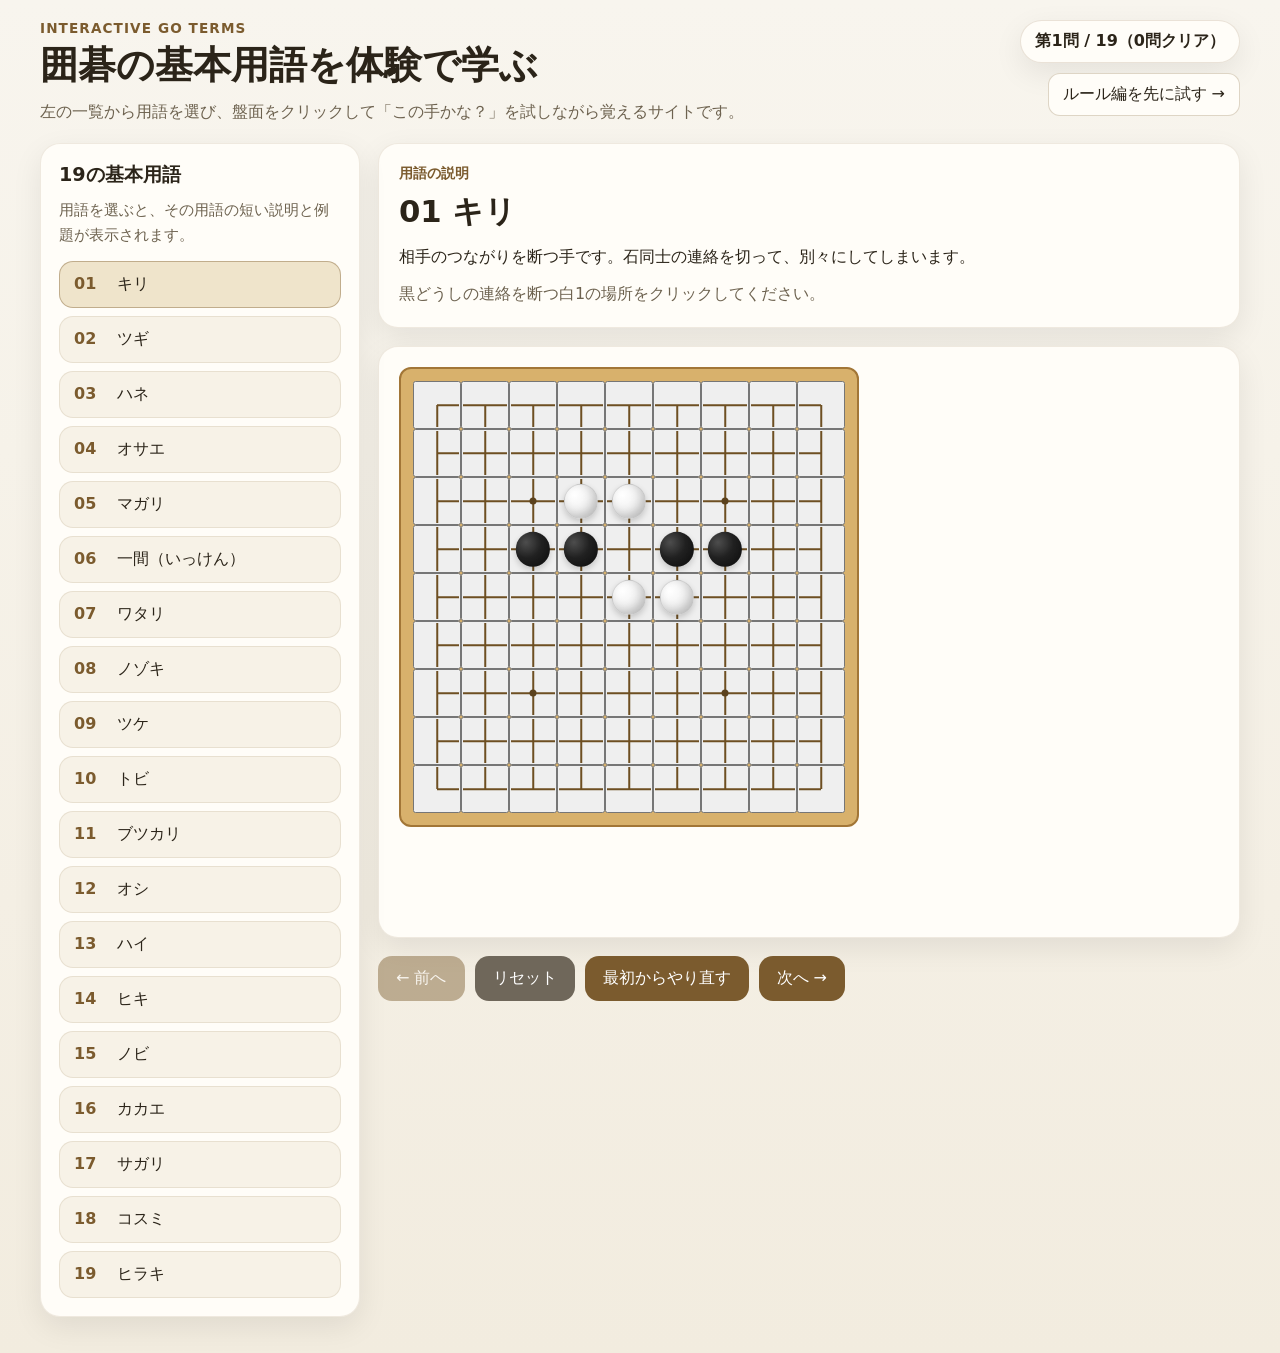
==== index.html @ 8b966297 "Add interactive rules track and consequence display for terms track The terms quiz was pure point-re" ====
<!DOCTYPE html>
<html lang="ja">
<head>
  <meta charset="UTF-8" />
  <meta name="viewport" content="width=device-width, initial-scale=1.0" />
  <title>囲碁の基本用語を体験で学ぶ</title>
  <link rel="stylesheet" href="styles.css" />

  <!-- Google tag (gtag.js) -->
<script async src="https://www.googletagmanager.com/gtag/js?id=G-1BF9HSHYEM"></script>
<script>
  window.dataLayer = window.dataLayer || [];
  function gtag(){dataLayer.push(arguments);}
  gtag('js', new Date());

  gtag('config', 'G-1BF9HSHYEM');
</script>
</head>
<body>
  <div class="app">
    <header class="site-header">
      <div>
        <p class="eyebrow">Interactive Go Terms</p>
        <h1>囲碁の基本用語を体験で学ぶ</h1>
        <p class="lead">
          左の一覧から用語を選び、盤面をクリックして「この手かな？」を試しながら覚えるサイトです。
        </p>
      </div>

      <div class="header-status">
        <p id="stage-indicator" class="stage-indicator">第1問 / 19</p>
        <a class="ghost-btn nav-link" href="rules.html">ルール編を先に試す →</a>
        <button id="toggle-sidebar-btn" class="ghost-btn" type="button" aria-expanded="false">
          用語一覧を開く
        </button>
      </div>
    </header>

    <main class="layout">
      <aside class="sidebar" id="sidebar">
        <div class="sidebar-inner">
          <h2>19の基本用語</h2>
          <p class="sidebar-note">
            用語を選ぶと、その用語の短い説明と例題が表示されます。
          </p>
          <div id="term-list" class="term-list"></div>
        </div>
      </aside>

      <section class="content">
        <div class="card intro-card">
          <p class="section-label">用語の説明</p>
          <h2 id="term-title">読み込み中...</h2>
          <p id="term-description" class="term-description"></p>
          <p id="term-instruction" class="term-instruction"></p>
        </div>

        <div class="card board-card">
          <div id="board" class="board" aria-label="囲碁盤"></div>
          <p id="message" class="message" aria-live="polite"></p>
          <p id="consequence" class="consequence" aria-live="polite"></p>
        </div>

        <div class="controls">
          <button id="prev-btn" type="button">← 前へ</button>
          <button id="reset-btn" type="button">リセット</button>
          <button id="restart-btn" type="button">最初からやり直す</button>
          <button id="next-btn" type="button">次へ →</button>
        </div>
      </section>
    </main>
  </div>

  <script src="go-rules.js"></script>
  <script src="stages.js"></script>
  <script src="app.js"></script>
</body>
</html>
---- styles.css ----
:root {
  --bg: #f5f2ea;
  --panel: #fffdf8;
  --panel-2: #f7f2e7;
  --line: #d8c7a2;
  --text: #2b2419;
  --muted: #6d624f;
  --accent: #7b5b2e;
  --accent-2: #a17b43;
  --shadow: 0 10px 30px rgba(0, 0, 0, 0.08);

  --board-cell: min(8vw, 48px);
}

* {
  box-sizing: border-box;
}

html, body {
  margin: 0;
  padding: 0;
  background: linear-gradient(180deg, #f8f5ee 0%, #f2ecdf 100%);
  color: var(--text);
  font-family:
    "Hiragino Kaku Gothic ProN",
    "Yu Gothic",
    "Meiryo",
    system-ui,
    sans-serif;
}

body {
  min-height: 100vh;
}

button {
  font: inherit;
}

.app {
  width: min(1200px, calc(100% - 24px));
  margin: 0 auto;
  padding: 20px 0 36px;
}

.site-header {
  display: flex;
  justify-content: space-between;
  gap: 20px;
  align-items: flex-start;
  margin-bottom: 18px;
}

.eyebrow {
  margin: 0 0 6px;
  font-size: 0.85rem;
  letter-spacing: 0.08em;
  text-transform: uppercase;
  color: var(--accent);
  font-weight: 700;
}

h1 {
  margin: 0 0 10px;
  font-size: clamp(1.8rem, 3vw, 2.6rem);
  line-height: 1.2;
}

.lead {
  margin: 0;
  color: var(--muted);
  line-height: 1.7;
  max-width: 720px;
}

.header-status {
  display: flex;
  flex-direction: column;
  align-items: flex-end;
  gap: 10px;
  min-width: 180px;
}

.stage-indicator {
  margin: 0;
  padding: 10px 14px;
  border-radius: 999px;
  background: var(--panel);
  border: 1px solid rgba(123, 91, 46, 0.16);
  box-shadow: var(--shadow);
  font-weight: 700;
  white-space: nowrap;
}

.ghost-btn {
  display: none;
  border: 1px solid rgba(123, 91, 46, 0.25);
  background: var(--panel);
  color: var(--text);
  padding: 10px 14px;
  border-radius: 12px;
  cursor: pointer;
}

.ghost-btn.nav-link {
  display: inline-flex;
  align-items: center;
  justify-content: center;
  text-decoration: none;
  white-space: nowrap;
}

.layout {
  display: grid;
  grid-template-columns: 320px 1fr;
  gap: 18px;
  align-items: start;
}

.layout-single {
  grid-template-columns: 1fr;
}

.sidebar,
.card {
  background: var(--panel);
  border: 1px solid rgba(123, 91, 46, 0.12);
  border-radius: 20px;
  box-shadow: var(--shadow);
}

.sidebar {
  position: sticky;
  top: 16px;
  overflow: hidden;
}

.sidebar-inner {
  padding: 18px;
}

.sidebar h2 {
  margin: 0 0 10px;
  font-size: 1.2rem;
}

.sidebar-note {
  margin: 0 0 14px;
  color: var(--muted);
  font-size: 0.95rem;
  line-height: 1.6;
}

.term-list {
  display: flex;
  flex-direction: column;
  gap: 8px;
}

.term-item {
  width: 100%;
  border: 1px solid rgba(123, 91, 46, 0.12);
  background: var(--panel-2);
  color: var(--text);
  border-radius: 14px;
  padding: 12px 14px;
  text-align: left;
  cursor: pointer;
  transition: transform 0.15s ease, background 0.15s ease, border-color 0.15s ease;
}

.term-item:hover {
  transform: translateY(-1px);
  border-color: rgba(123, 91, 46, 0.3);
}

.term-item.active {
  background: #efe4cb;
  border-color: rgba(123, 91, 46, 0.4);
}

.term-index {
  display: inline-block;
  min-width: 2.4em;
  color: var(--accent);
  font-weight: 700;
}

.content {
  display: grid;
  gap: 18px;
}

.card {
  padding: 20px;
}

.section-label {
  margin: 0 0 8px;
  color: var(--accent);
  font-size: 0.9rem;
  font-weight: 700;
}

#term-title {
  margin: 0 0 10px;
  font-size: clamp(1.4rem, 2.4vw, 2rem);
}

.term-description {
  margin: 0 0 8px;
  line-height: 1.8;
  color: var(--text);
}

.term-instruction {
  margin: 0;
  color: var(--muted);
  line-height: 1.7;
}

.board-card {
  display: grid;
  gap: 16px;
  justify-items: start;
}

.board {
  display: grid;
  gap: 0;
  background: #d8b16c;
  border: 2px solid #a27637;
  border-radius: 12px;
  padding: 12px;
  width: fit-content;
  max-width: 100%;
  overflow: auto;
}

.board-row {
  display: contents;
}

.cell {
  position: relative;
  width: var(--board-cell);
  height: var(--board-cell);
  cursor: pointer;
}

.cell::before,
.cell::after {
  content: "";
  position: absolute;
  background: #6e4f22;
}

.cell::before {
  left: 50%;
  top: 0;
  width: 1.5px;
  height: 100%;
  transform: translateX(-50%);
}

.cell::after {
  top: 50%;
  left: 0;
  width: 100%;
  height: 1.5px;
  transform: translateY(-50%);
}

.cell.edge-top::before {
  top: 50%;
  height: 50%;
}

.cell.edge-bottom::before {
  height: 50%;
}

.cell.edge-left::after {
  left: 50%;
  width: 50%;
}

.cell.edge-right::after {
  width: 50%;
}

.cell.highlight-answer {
  background: rgba(255, 255, 255, 0.3);
  box-shadow: 0 0 12px rgba(255, 255, 255, 0.7);
  border-radius: 50%;
}

.star-point::marker {
  content: "";
}

.star-point-dot {
  position: absolute;
  width: 7px;
  height: 7px;
  background: #5c421d;
  border-radius: 999px;
  left: 50%;
  top: 50%;
  transform: translate(-50%, -50%);
  z-index: 1;
}

.stone {
  position: absolute;
  width: 78%;
  height: 78%;
  border-radius: 999px;
  left: 50%;
  top: 50%;
  transform: translate(-50%, -50%);
  z-index: 2;
  box-shadow: inset -4px -4px 10px rgba(0, 0, 0, 0.16), 0 3px 6px rgba(0, 0, 0, 0.18);
}

.stone.black {
  background: radial-gradient(circle at 30% 30%, #4d4d4d 0%, #222 45%, #111 100%);
}

.stone.white {
  background: radial-gradient(circle at 30% 30%, #ffffff 0%, #f0f0f0 55%, #d8d8d8 100%);
  border: 1px solid rgba(0, 0, 0, 0.15);
}

.stone.ghost {
  opacity: 0.35;
  box-shadow: none;
}

.marker {
  position: absolute;
  left: 50%;
  top: 50%;
  transform: translate(-50%, -50%);
  z-index: 3;
  font-weight: 700;
  font-size: 0.9rem;
  pointer-events: none;
}

.marker.black-text {
  color: #111;
}

.marker.white-text {
  color: #fff;
  text-shadow: 0 1px 2px rgba(0,0,0,0.35);
}

.message {
  margin: 0;
  min-height: 2.2em;
  line-height: 1.7;
  color: var(--text);
  font-weight: 600;
}

.message.success {
  color: #1f6b2a;
}

.message.error {
  color: #8c2d2d;
}

.consequence {
  margin: 0;
  min-height: 1.4em;
  color: var(--accent);
  font-weight: 600;
}

.liberty-highlight {
  position: absolute;
  width: 14px;
  height: 14px;
  left: 50%;
  top: 50%;
  transform: translate(-50%, -50%);
  border-radius: 999px;
  border: 2px solid rgba(31, 107, 42, 0.6);
  background: rgba(31, 107, 42, 0.12);
  z-index: 1;
  pointer-events: none;
}

.cell.target {
  background: rgba(31, 107, 42, 0.14);
}

.cell.forbidden {
  background: rgba(140, 45, 45, 0.14);
}

.cell.capture-preview {
  box-shadow: inset 0 0 0 2px rgba(140, 45, 45, 0.5);
}

.controls-card {
  padding-top: 16px;
  padding-bottom: 16px;
}

.controls {
  display: flex;
  gap: 10px;
  flex-wrap: wrap;
}

.controls button {
  border: none;
  background: var(--accent);
  color: white;
  padding: 12px 18px;
  border-radius: 14px;
  cursor: pointer;
  transition: opacity 0.15s ease, transform 0.15s ease;
}

.controls button:hover {
  opacity: 0.94;
  transform: translateY(-1px);
}

.controls button:disabled {
  opacity: 0.45;
  cursor: not-allowed;
  transform: none;
}

#reset-btn {
  background: #6f675a;
}

@media (max-width: 920px) {
  .layout {
    grid-template-columns: 1fr;
  }

  .site-header {
    flex-direction: column;
    align-items: stretch;
  }

  .header-status {
    align-items: flex-start;
  }

  .ghost-btn {
    display: inline-flex;
    align-items: center;
    justify-content: center;
  }

  .sidebar {
    position: static;
    display: none;
  }

  .sidebar.open {
    display: block;
  }

  .board-card {
    justify-items: center;
  }
}

@media (max-width: 560px) {
  :root {
    --board-cell: min(9.2vw, 38px);
  }

  .app {
    width: min(100% - 16px, 1200px);
    padding-top: 12px;
  }

  .card,
  .sidebar-inner {
    padding: 16px;
  }

  .controls {
    display: grid;
    grid-template-columns: 1fr 1fr;
  }

  .controls button:last-child {
    grid-column: 1 / -1;
  }
}
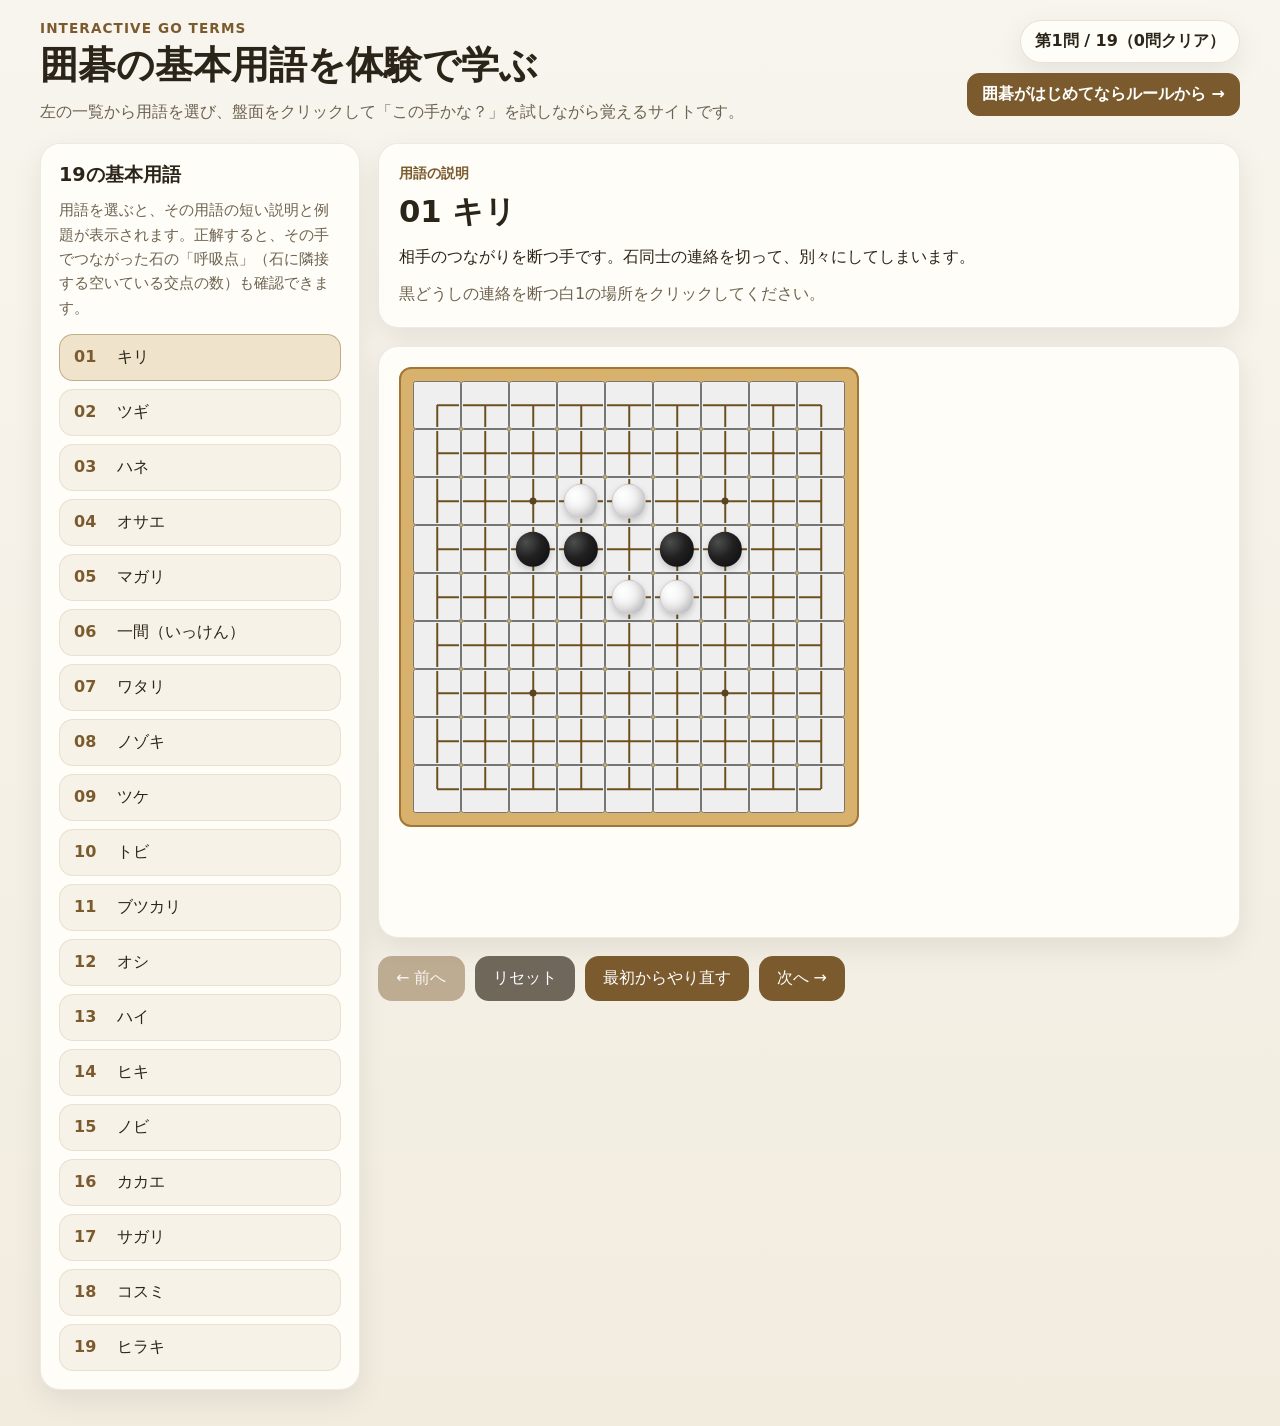
==== commit 3620f3a4: "Improve UI/UX: clearer liberty highlight, stronger rules-track CTA, bigger mobile tap targets - Libe" ====
--- a/index.html
+++ b/index.html
@@ -29,7 +29,7 @@
 
       <div class="header-status">
         <p id="stage-indicator" class="stage-indicator">第1問 / 19</p>
-        <a class="ghost-btn nav-link" href="rules.html">ルール編を先に試す →</a>
+        <a class="ghost-btn nav-link primary" href="rules.html">囲碁がはじめてならルールから →</a>
         <button id="toggle-sidebar-btn" class="ghost-btn" type="button" aria-expanded="false">
           用語一覧を開く
         </button>
@@ -41,7 +41,7 @@
         <div class="sidebar-inner">
           <h2>19の基本用語</h2>
           <p class="sidebar-note">
-            用語を選ぶと、その用語の短い説明と例題が表示されます。
+            用語を選ぶと、その用語の短い説明と例題が表示されます。正解すると、その手でつながった石の「呼吸点」（石に隣接する空いている交点の数）も確認できます。
           </p>
           <div id="term-list" class="term-list"></div>
         </div>
@@ -72,6 +72,7 @@
   </div>
 
   <script src="go-rules.js"></script>
+  <script src="board-ui.js"></script>
   <script src="stages.js"></script>
   <script src="app.js"></script>
 </body>
--- a/styles.css
+++ b/styles.css
@@ -110,6 +110,17 @@
   white-space: nowrap;
 }
 
+.ghost-btn.nav-link.primary {
+  background: var(--accent);
+  color: #fff;
+  border-color: var(--accent);
+  font-weight: 700;
+}
+
+.ghost-btn.nav-link.primary:hover {
+  opacity: 0.92;
+}
+
 .layout {
   display: grid;
   grid-template-columns: 320px 1fr;
@@ -382,14 +393,15 @@
 
 .liberty-highlight {
   position: absolute;
-  width: 14px;
-  height: 14px;
+  width: 46%;
+  height: 46%;
   left: 50%;
   top: 50%;
   transform: translate(-50%, -50%);
   border-radius: 999px;
-  border: 2px solid rgba(31, 107, 42, 0.6);
-  background: rgba(31, 107, 42, 0.12);
+  border: 3px solid rgba(31, 107, 42, 0.85);
+  background: rgba(31, 107, 42, 0.25);
+  box-shadow: 0 0 6px rgba(31, 107, 42, 0.35);
   z-index: 1;
   pointer-events: none;
 }
@@ -478,7 +490,7 @@
 
 @media (max-width: 560px) {
   :root {
-    --board-cell: min(9.2vw, 38px);
+    --board-cell: 42px;
   }
 
   .app {
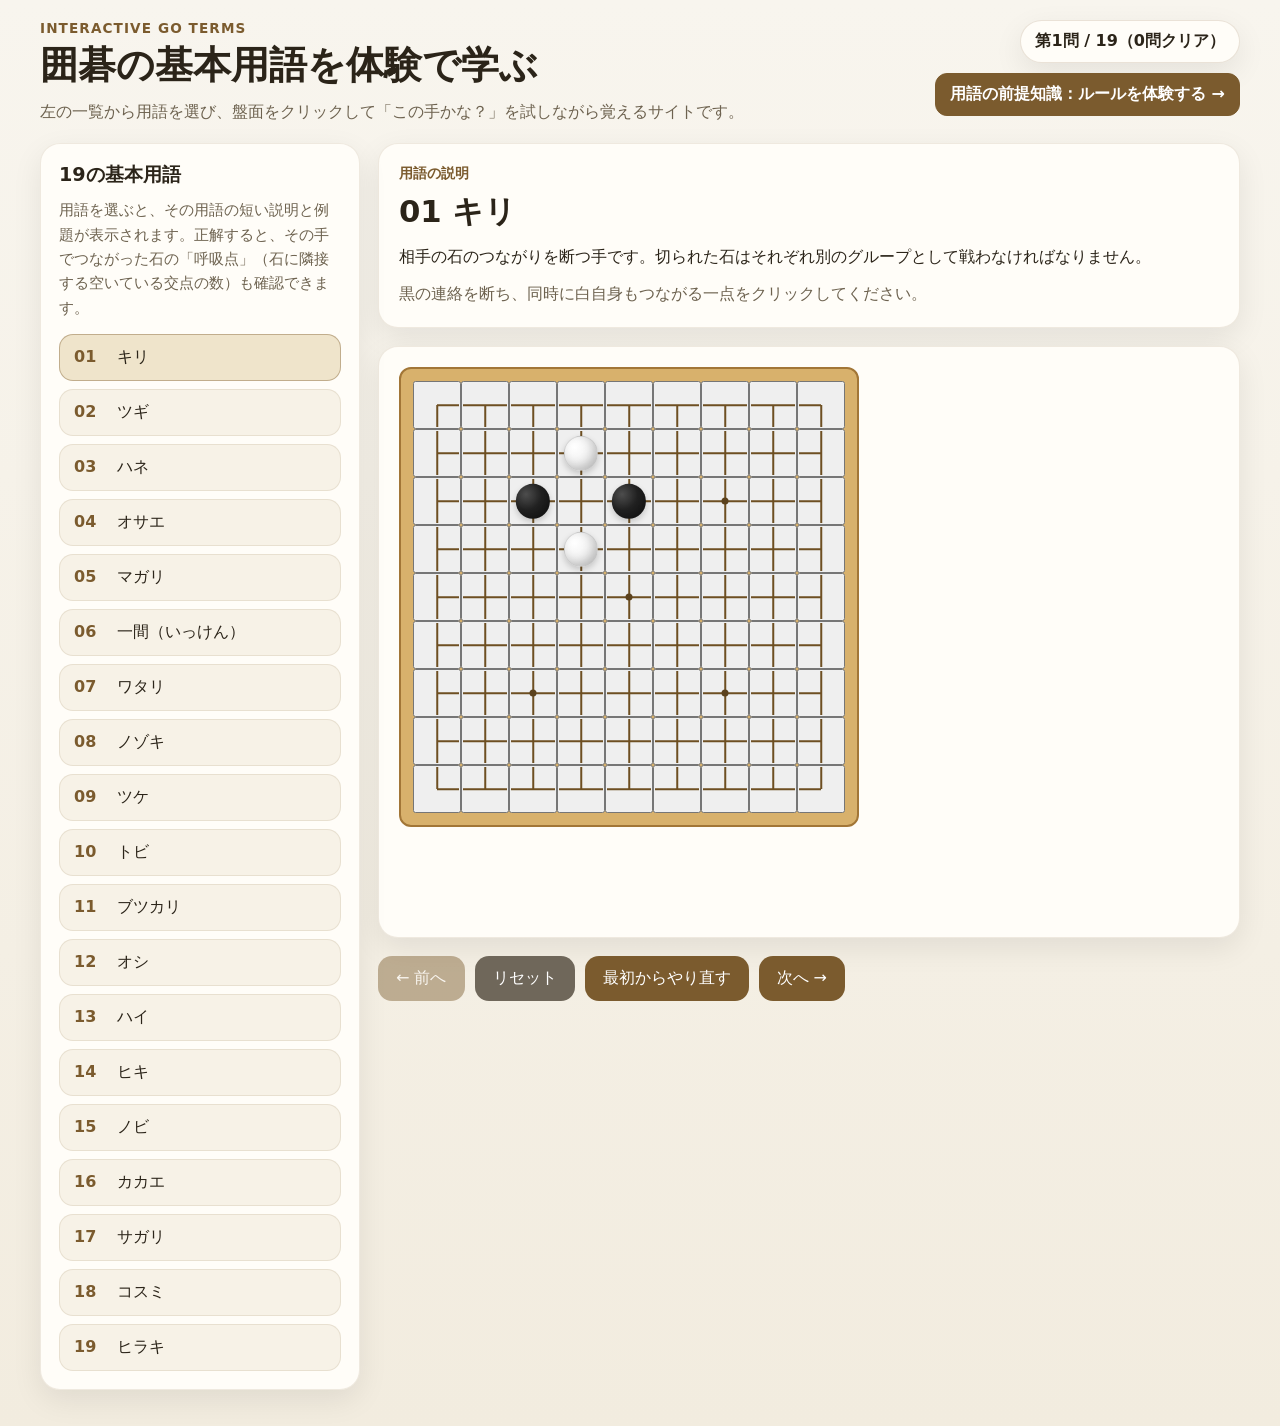
==== commit 7a1e50b5: "Clarify site is a terms-learning site, with rules track as a primer Reworded README, index.html's na" ====
--- a/index.html
+++ b/index.html
@@ -4,6 +4,21 @@
   <meta charset="UTF-8" />
   <meta name="viewport" content="width=device-width, initial-scale=1.0" />
   <title>囲碁の基本用語を体験で学ぶ</title>
+  <meta name="description" content="囲碁の基本用語（キリ、ツギ、ハネなど19種類）を、盤面をクリックしながら体験的に学べる無料の学習サイトです。" />
+  <link rel="canonical" href="https://jacqueline37.github.io/gogoigo/" />
+
+  <meta property="og:type" content="website" />
+  <meta property="og:site_name" content="囲碁の基本用語を体験で学ぶ" />
+  <meta property="og:title" content="囲碁の基本用語を体験で学ぶ" />
+  <meta property="og:description" content="囲碁の基本用語（キリ、ツギ、ハネなど19種類）を、盤面をクリックしながら体験的に学べる無料の学習サイトです。" />
+  <meta property="og:url" content="https://jacqueline37.github.io/gogoigo/" />
+  <meta property="og:locale" content="ja_JP" />
+  <meta property="og:image" content="https://jacqueline37.github.io/gogoigo/og-image.png" />
+  <meta property="og:image:width" content="1200" />
+  <meta property="og:image:height" content="630" />
+  <meta name="twitter:card" content="summary_large_image" />
+  <meta name="twitter:image" content="https://jacqueline37.github.io/gogoigo/og-image.png" />
+
   <link rel="stylesheet" href="styles.css" />
 
   <!-- Google tag (gtag.js) -->
@@ -29,7 +44,7 @@
 
       <div class="header-status">
         <p id="stage-indicator" class="stage-indicator">第1問 / 19</p>
-        <a class="ghost-btn nav-link primary" href="rules.html">囲碁がはじめてならルールから →</a>
+        <a class="ghost-btn nav-link primary" href="rules.html">用語の前提知識：ルールを体験する →</a>
         <button id="toggle-sidebar-btn" class="ghost-btn" type="button" aria-expanded="false">
           用語一覧を開く
         </button>
--- a/styles.css
+++ b/styles.css
@@ -489,10 +489,6 @@
 }
 
 @media (max-width: 560px) {
-  :root {
-    --board-cell: 42px;
-  }
-
   .app {
     width: min(100% - 16px, 1200px);
     padding-top: 12px;
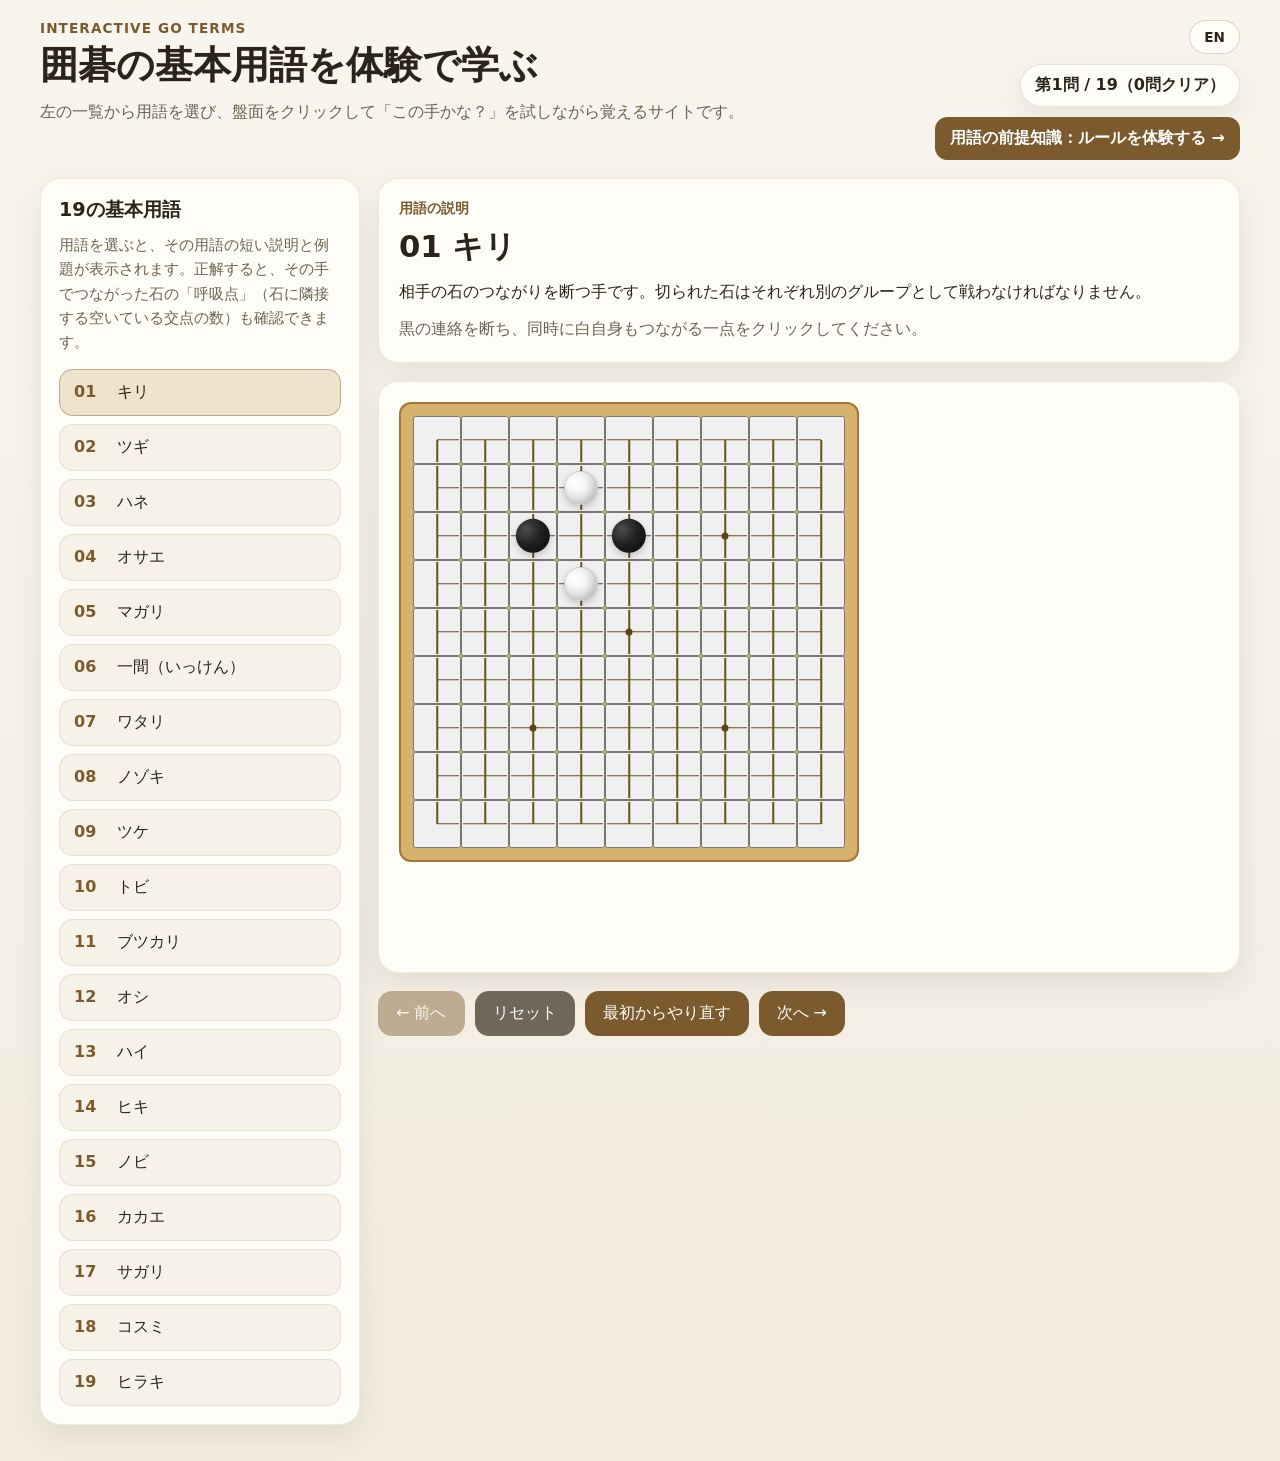
==== commit 49efd9b7: "Add English language toggle Adds an i18n layer with English translations for all term/rule stages an" ====
--- a/index.html
+++ b/index.html
@@ -35,16 +35,17 @@
   <div class="app">
     <header class="site-header">
       <div>
-        <p class="eyebrow">Interactive Go Terms</p>
-        <h1>囲碁の基本用語を体験で学ぶ</h1>
-        <p class="lead">
+        <p class="eyebrow" id="page-eyebrow">Interactive Go Terms</p>
+        <h1 id="site-title">囲碁の基本用語を体験で学ぶ</h1>
+        <p class="lead" id="site-lead">
           左の一覧から用語を選び、盤面をクリックして「この手かな？」を試しながら覚えるサイトです。
         </p>
       </div>
 
       <div class="header-status">
+        <button id="lang-toggle-btn" class="lang-toggle-btn" type="button">EN</button>
         <p id="stage-indicator" class="stage-indicator">第1問 / 19</p>
-        <a class="ghost-btn nav-link primary" href="rules.html">用語の前提知識：ルールを体験する →</a>
+        <a id="rules-link" class="ghost-btn nav-link primary" href="rules.html">用語の前提知識：ルールを体験する →</a>
         <button id="toggle-sidebar-btn" class="ghost-btn" type="button" aria-expanded="false">
           用語一覧を開く
         </button>
@@ -54,8 +55,8 @@
     <main class="layout">
       <aside class="sidebar" id="sidebar">
         <div class="sidebar-inner">
-          <h2>19の基本用語</h2>
-          <p class="sidebar-note">
+          <h2 id="sidebar-title">19の基本用語</h2>
+          <p class="sidebar-note" id="sidebar-note">
             用語を選ぶと、その用語の短い説明と例題が表示されます。正解すると、その手でつながった石の「呼吸点」（石に隣接する空いている交点の数）も確認できます。
           </p>
           <div id="term-list" class="term-list"></div>
@@ -64,7 +65,7 @@
 
       <section class="content">
         <div class="card intro-card">
-          <p class="section-label">用語の説明</p>
+          <p class="section-label" id="section-label">用語の説明</p>
           <h2 id="term-title">読み込み中...</h2>
           <p id="term-description" class="term-description"></p>
           <p id="term-instruction" class="term-instruction"></p>
@@ -86,6 +87,7 @@
     </main>
   </div>
 
+  <script src="i18n.js"></script>
   <script src="go-rules.js"></script>
   <script src="board-ui.js"></script>
   <script src="stages.js"></script>
--- a/styles.css
+++ b/styles.css
@@ -119,6 +119,25 @@
 
 .ghost-btn.nav-link.primary:hover {
   opacity: 0.92;
+}
+
+.lang-toggle-btn {
+  display: inline-flex;
+  align-items: center;
+  justify-content: center;
+  border: 1px solid rgba(123, 91, 46, 0.25);
+  background: var(--panel);
+  color: var(--text);
+  padding: 8px 14px;
+  border-radius: 999px;
+  cursor: pointer;
+  font-weight: 700;
+  font-size: 0.85rem;
+  white-space: nowrap;
+}
+
+.lang-toggle-btn:hover {
+  border-color: rgba(123, 91, 46, 0.4);
 }
 
 .layout {
@@ -508,3 +527,15 @@
     grid-column: 1 / -1;
   }
 }
+
+@media (max-width: 400px) {
+  .board-card {
+    padding-left: 8px;
+    padding-right: 8px;
+  }
+
+  .board {
+    padding: 6px;
+    border-width: 1px;
+  }
+}
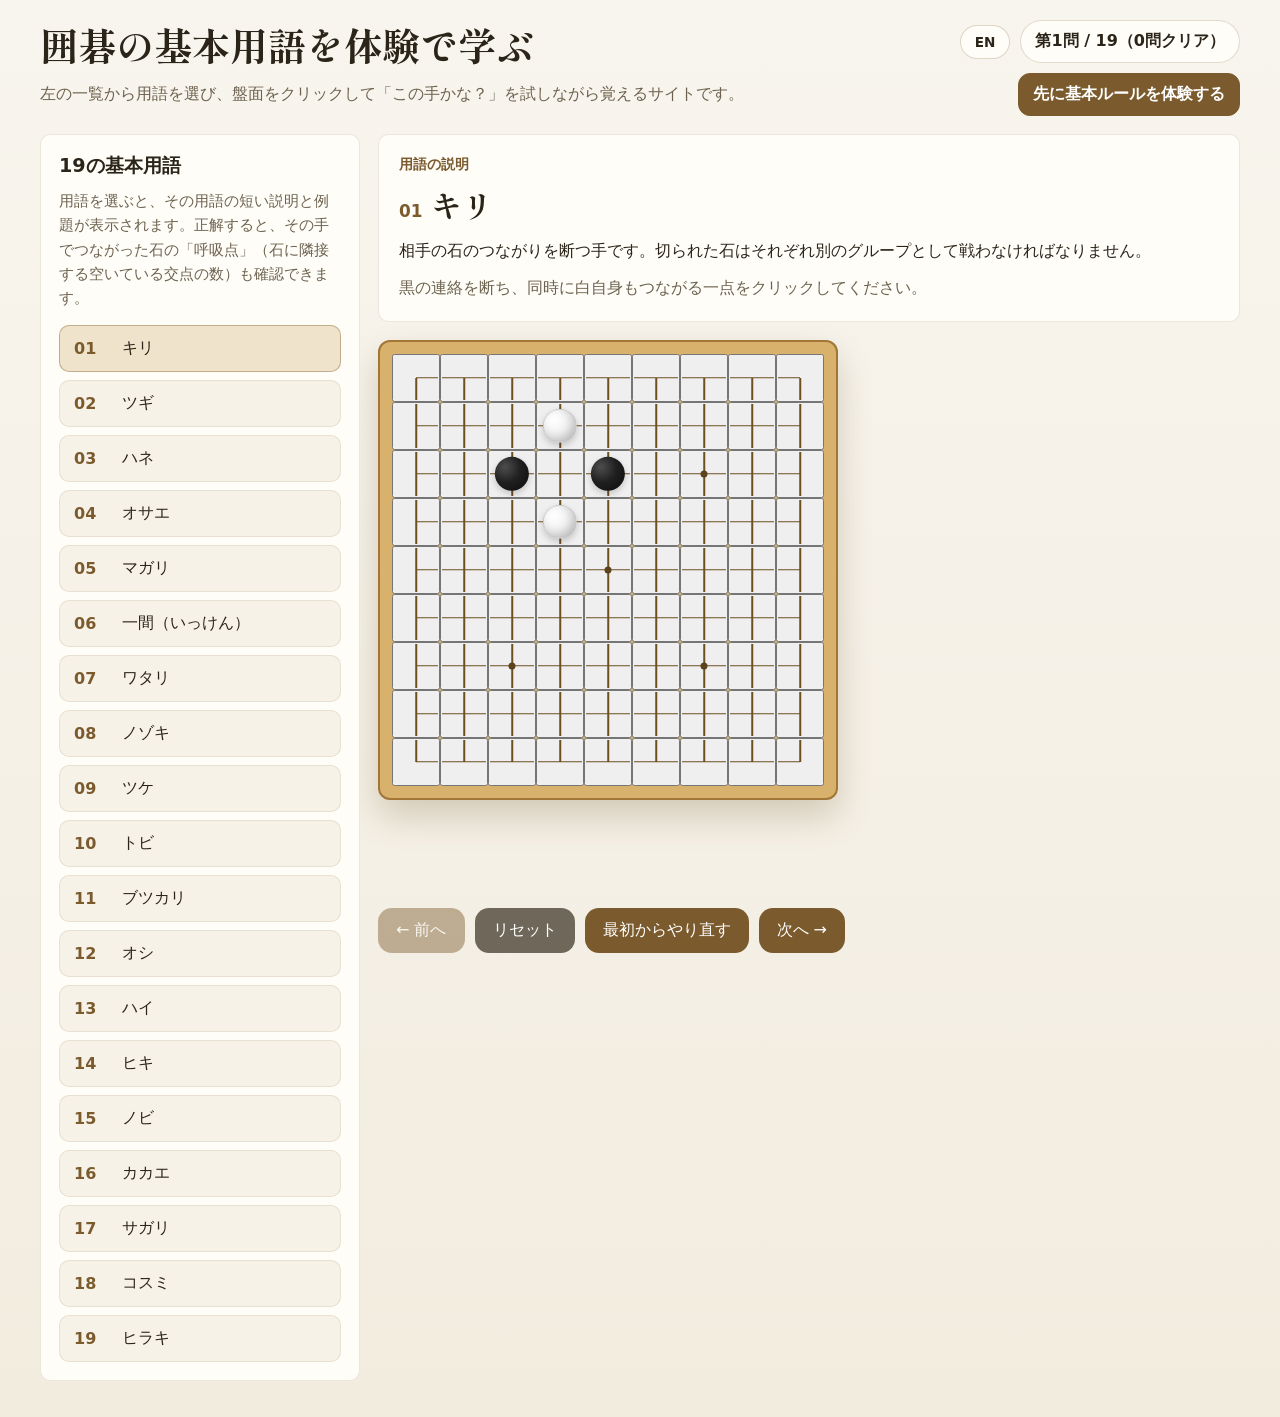
==== commit aece6743: "Remove templated UI chrome, add real visual hierarchy Drop the English eyebrow label and arrow-suffi" ====
--- a/index.html
+++ b/index.html
@@ -19,6 +19,12 @@
   <meta name="twitter:card" content="summary_large_image" />
   <meta name="twitter:image" content="https://jacqueline37.github.io/gogoigo/og-image.png" />
 
+  <link rel="preconnect" href="https://fonts.googleapis.com" />
+  <link rel="preconnect" href="https://fonts.gstatic.com" crossorigin />
+  <link
+    href="https://fonts.googleapis.com/css2?family=Shippori+Mincho:wght@500;700&display=swap"
+    rel="stylesheet"
+  />
   <link rel="stylesheet" href="styles.css" />
 
   <!-- Google tag (gtag.js) -->
@@ -35,7 +41,6 @@
   <div class="app">
     <header class="site-header">
       <div>
-        <p class="eyebrow" id="page-eyebrow">Interactive Go Terms</p>
         <h1 id="site-title">囲碁の基本用語を体験で学ぶ</h1>
         <p class="lead" id="site-lead">
           左の一覧から用語を選び、盤面をクリックして「この手かな？」を試しながら覚えるサイトです。
@@ -43,9 +48,11 @@
       </div>
 
       <div class="header-status">
-        <button id="lang-toggle-btn" class="lang-toggle-btn" type="button">EN</button>
-        <p id="stage-indicator" class="stage-indicator">第1問 / 19</p>
-        <a id="rules-link" class="ghost-btn nav-link primary" href="rules.html">用語の前提知識：ルールを体験する →</a>
+        <div class="status-row">
+          <button id="lang-toggle-btn" class="lang-toggle-btn" type="button">EN</button>
+          <p id="stage-indicator" class="stage-indicator">第1問 / 19</p>
+        </div>
+        <a id="rules-link" class="ghost-btn nav-link primary" href="rules.html">先に基本ルールを体験する</a>
         <button id="toggle-sidebar-btn" class="ghost-btn" type="button" aria-expanded="false">
           用語一覧を開く
         </button>
--- a/styles.css
+++ b/styles.css
@@ -7,7 +7,14 @@
   --muted: #6d624f;
   --accent: #7b5b2e;
   --accent-2: #a17b43;
-  --shadow: 0 10px 30px rgba(0, 0, 0, 0.08);
+
+  --font-ui:
+    "Hiragino Kaku Gothic ProN",
+    "Yu Gothic",
+    "Meiryo",
+    system-ui,
+    sans-serif;
+  --font-display: "Shippori Mincho", "Yu Mincho", serif;
 
   --board-cell: min(8vw, 48px);
 }
@@ -21,12 +28,7 @@
   padding: 0;
   background: linear-gradient(180deg, #f8f5ee 0%, #f2ecdf 100%);
   color: var(--text);
-  font-family:
-    "Hiragino Kaku Gothic ProN",
-    "Yu Gothic",
-    "Meiryo",
-    system-ui,
-    sans-serif;
+  font-family: var(--font-ui);
 }
 
 body {
@@ -51,19 +53,12 @@
   margin-bottom: 18px;
 }
 
-.eyebrow {
-  margin: 0 0 6px;
-  font-size: 0.85rem;
-  letter-spacing: 0.08em;
-  text-transform: uppercase;
-  color: var(--accent);
-  font-weight: 700;
-}
-
 h1 {
   margin: 0 0 10px;
+  font-family: var(--font-display);
   font-size: clamp(1.8rem, 3vw, 2.6rem);
-  line-height: 1.2;
+  font-weight: 700;
+  line-height: 1.3;
 }
 
 .lead {
@@ -86,10 +81,16 @@
   padding: 10px 14px;
   border-radius: 999px;
   background: var(--panel);
-  border: 1px solid rgba(123, 91, 46, 0.16);
-  box-shadow: var(--shadow);
+  border: 1px solid rgba(123, 91, 46, 0.22);
   font-weight: 700;
   white-space: nowrap;
+}
+
+.status-row {
+  display: flex;
+  align-items: center;
+  gap: 10px;
+  flex-wrap: wrap;
 }
 
 .ghost-btn {
@@ -154,15 +155,20 @@
 .sidebar,
 .card {
   background: var(--panel);
-  border: 1px solid rgba(123, 91, 46, 0.12);
-  border-radius: 20px;
-  box-shadow: var(--shadow);
+  border: 1px solid rgba(123, 91, 46, 0.14);
+  border-radius: 10px;
 }
 
 .sidebar {
   position: sticky;
   top: 16px;
   overflow: hidden;
+}
+
+.card.board-card {
+  background: transparent;
+  border: none;
+  padding: 0;
 }
 
 .sidebar-inner {
@@ -188,11 +194,14 @@
 }
 
 .term-item {
+  display: flex;
+  align-items: center;
+  gap: 10px;
   width: 100%;
   border: 1px solid rgba(123, 91, 46, 0.12);
   background: var(--panel-2);
   color: var(--text);
-  border-radius: 14px;
+  border-radius: 10px;
   padding: 12px 14px;
   text-align: left;
   cursor: pointer;
@@ -204,6 +213,10 @@
   border-color: rgba(123, 91, 46, 0.3);
 }
 
+.term-item.solved {
+  border-color: rgba(31, 107, 42, 0.3);
+}
+
 .term-item.active {
   background: #efe4cb;
   border-color: rgba(123, 91, 46, 0.4);
@@ -216,6 +229,31 @@
   font-weight: 700;
 }
 
+.term-label {
+  flex: 1;
+}
+
+.term-check {
+  display: inline-flex;
+  align-items: center;
+  justify-content: center;
+  width: 20px;
+  height: 20px;
+  border-radius: 999px;
+  font-size: 0.7rem;
+  font-weight: 700;
+  flex-shrink: 0;
+}
+
+.term-item.solved .term-check {
+  background: rgba(31, 107, 42, 0.14);
+  color: #1f6b2a;
+}
+
+.term-item.solved .term-check::before {
+  content: "✓";
+}
+
 .content {
   display: grid;
   gap: 18px;
@@ -232,9 +270,21 @@
   font-weight: 700;
 }
 
-#term-title {
+#term-title,
+#rule-title {
   margin: 0 0 10px;
+  font-family: var(--font-display);
   font-size: clamp(1.4rem, 2.4vw, 2rem);
+  font-weight: 700;
+}
+
+.stage-number {
+  font-family: var(--font-ui);
+  font-size: 0.55em;
+  font-weight: 700;
+  color: var(--accent);
+  margin-right: 0.5em;
+  vertical-align: middle;
 }
 
 .term-description {
@@ -265,6 +315,7 @@
   width: fit-content;
   max-width: 100%;
   overflow: auto;
+  box-shadow: 0 16px 34px rgba(90, 62, 20, 0.22);
 }
 
 .board-row {
@@ -484,13 +535,19 @@
   }
 
   .header-status {
-    align-items: flex-start;
+    align-items: stretch;
+    width: 100%;
+  }
+
+  .status-row {
+    justify-content: space-between;
   }
 
   .ghost-btn {
     display: inline-flex;
     align-items: center;
     justify-content: center;
+    width: 100%;
   }
 
   .sidebar {
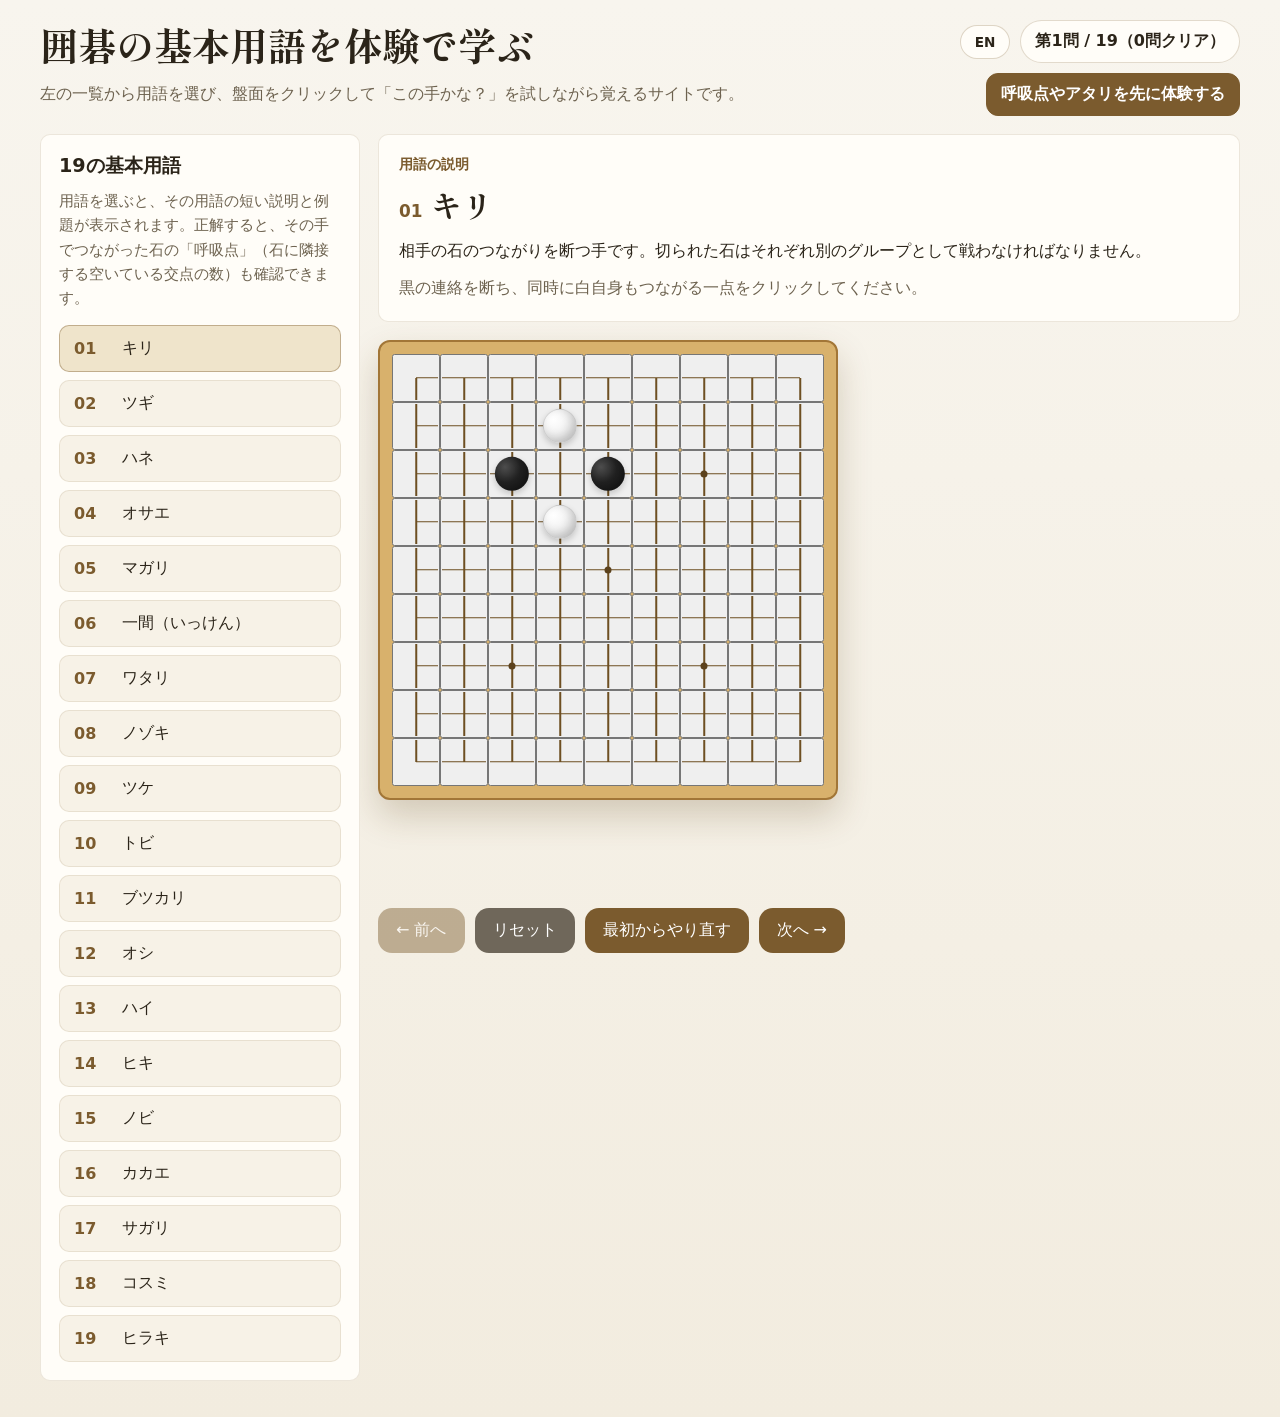
==== commit 51f6d28c: "Add SEO fixes: favicon, hreflang, and a dedicated English URL Give the English translation its own c" ====
--- a/index.html
+++ b/index.html
@@ -5,7 +5,11 @@
   <meta name="viewport" content="width=device-width, initial-scale=1.0" />
   <title>囲碁の基本用語を体験で学ぶ</title>
   <meta name="description" content="囲碁の基本用語（キリ、ツギ、ハネなど19種類）を、盤面をクリックしながら体験的に学べる無料の学習サイトです。" />
+  <link rel="icon" type="image/svg+xml" href="favicon.svg" />
   <link rel="canonical" href="https://jacqueline37.github.io/gogoigo/" />
+  <link rel="alternate" hreflang="ja" href="https://jacqueline37.github.io/gogoigo/" />
+  <link rel="alternate" hreflang="en" href="https://jacqueline37.github.io/gogoigo/en/" />
+  <link rel="alternate" hreflang="x-default" href="https://jacqueline37.github.io/gogoigo/" />
 
   <meta property="og:type" content="website" />
   <meta property="og:site_name" content="囲碁の基本用語を体験で学ぶ" />
@@ -36,8 +40,14 @@
 
   gtag('config', 'G-1BF9HSHYEM');
 </script>
+  <script>window.FORCE_LANG = "ja";</script>
 </head>
 <body>
+  <noscript>
+    <p style="max-width: 640px; margin: 24px auto; padding: 16px; font-family: sans-serif; line-height: 1.7;">
+      このサイトは囲碁の基本用語（キリ・ツギ・ハネなど）を、盤面をクリックしながら体験的に学べるインタラクティブな学習サイトです。動作にはJavaScriptが必要なので、ブラウザでJavaScriptを有効にしてご覧ください。
+    </p>
+  </noscript>
   <div class="app">
     <header class="site-header">
       <div>
@@ -49,10 +59,10 @@
 
       <div class="header-status">
         <div class="status-row">
-          <button id="lang-toggle-btn" class="lang-toggle-btn" type="button">EN</button>
+          <button id="lang-toggle-btn" class="lang-toggle-btn" type="button" data-lang-switch-href="en/index.html">EN</button>
           <p id="stage-indicator" class="stage-indicator">第1問 / 19</p>
         </div>
-        <a id="rules-link" class="ghost-btn nav-link primary" href="rules.html">先に基本ルールを体験する</a>
+        <a id="rules-link" class="ghost-btn nav-link primary" href="rules.html">呼吸点やアタリを先に体験する</a>
         <button id="toggle-sidebar-btn" class="ghost-btn" type="button" aria-expanded="false">
           用語一覧を開く
         </button>
